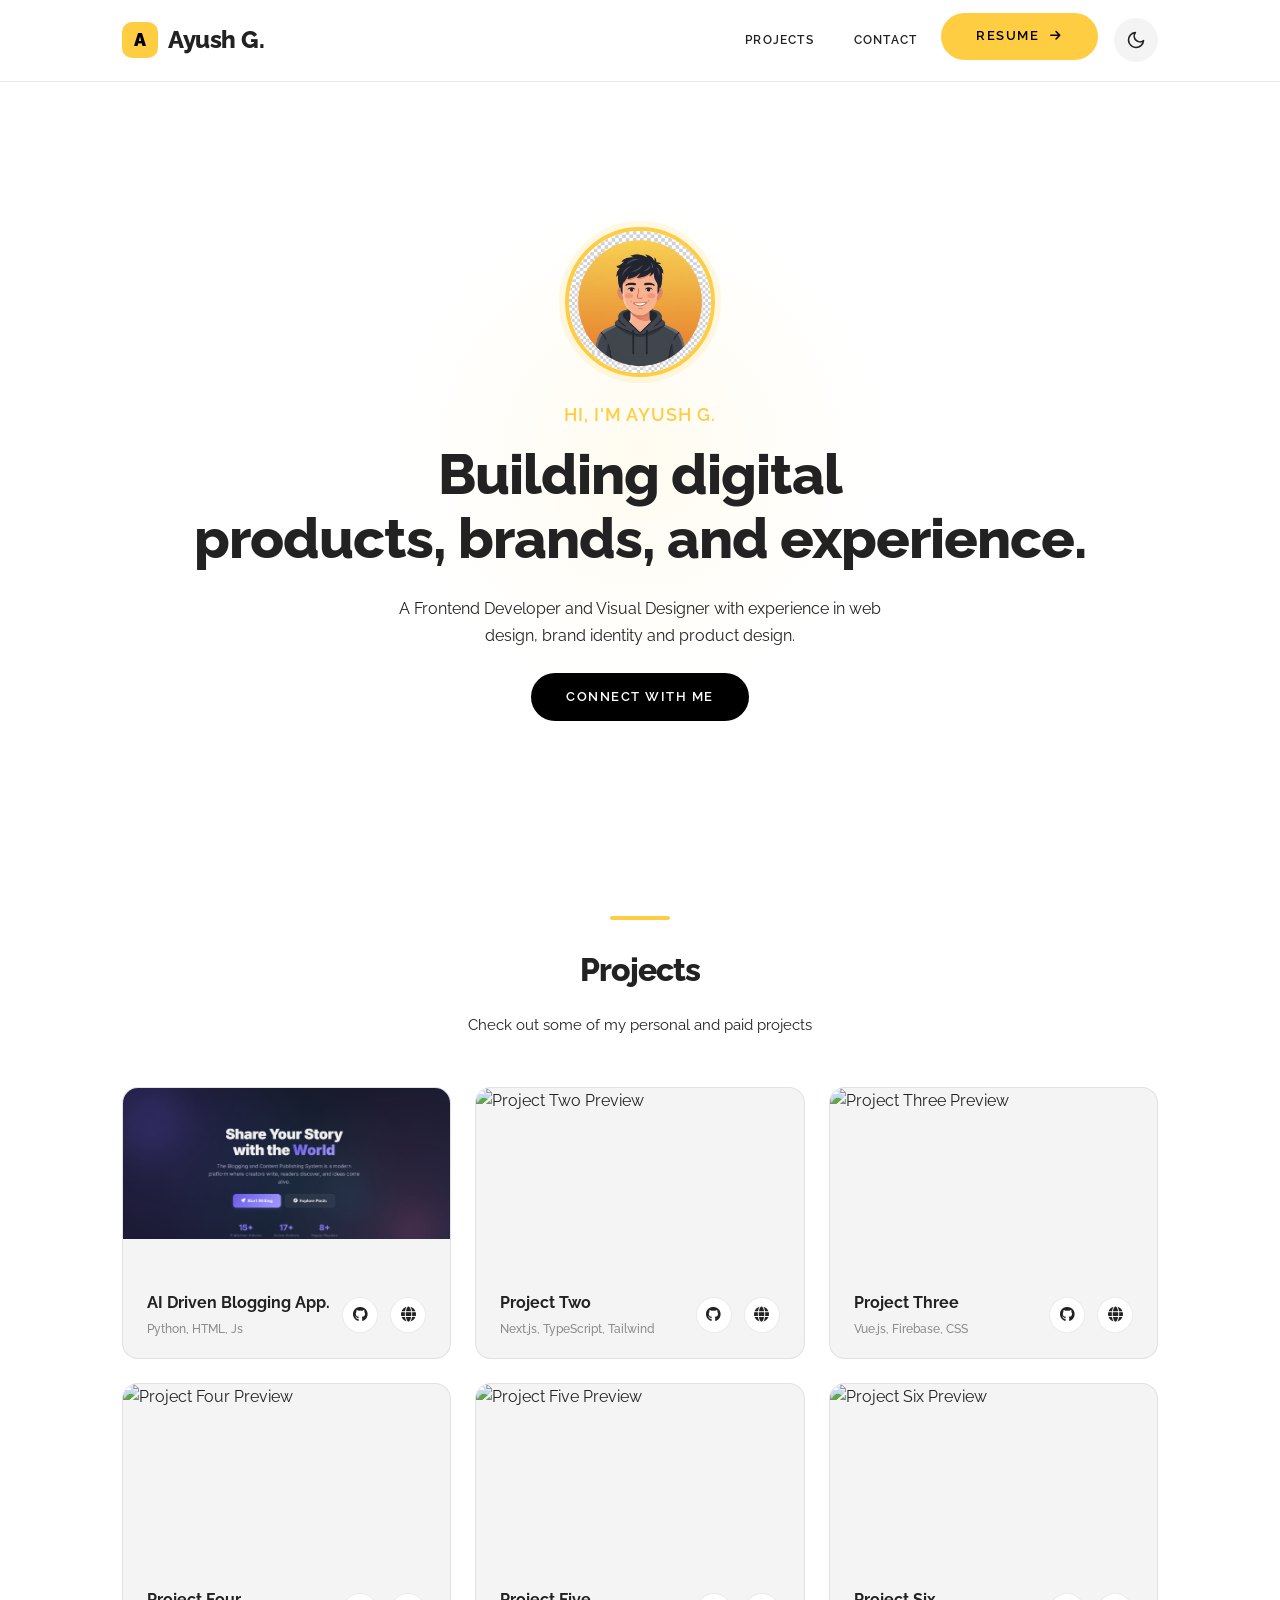
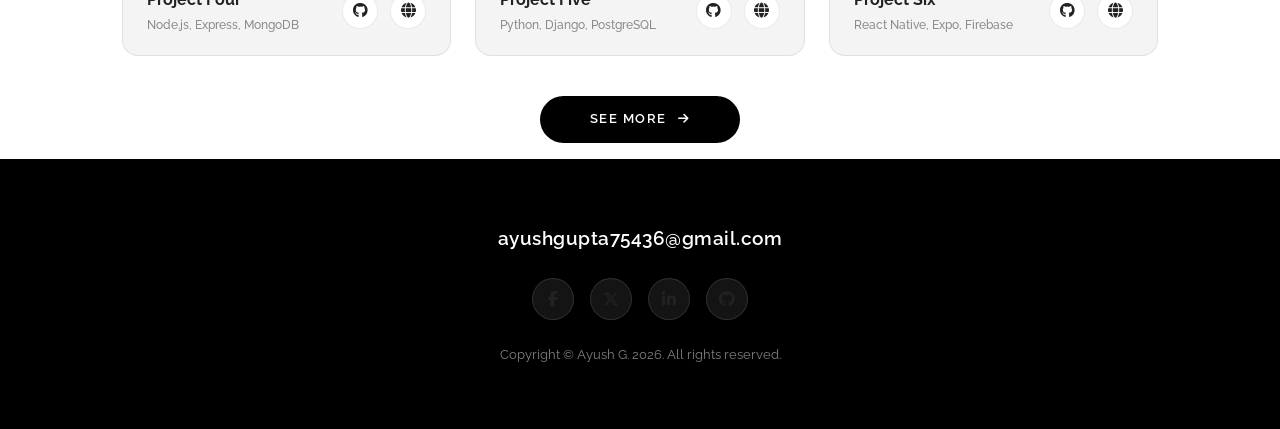
==== index.html @ 766f63ac "Rename main.html to index. html for GitHub Pages" ====
<!DOCTYPE html>
<html lang="en">

<head>
  <meta charset="UTF-8" />
  <meta http-equiv="X-UA-Compatible" content="IE=edge" />
  <meta name="viewport" content="width=device-width, initial-scale=1.0" />

  <!-- Primary Meta Tags -->
  <title>Ayush G. — Frontend Developer & Visual Designer</title>
  <meta name="title" content="Ayush G. — Frontend Developer & Visual Designer" />
  <meta name="description"
    content="A Frontend Developer and Visual Designer with experience in web design, brand identity and product design. Building digital products, brands, and experiences." />

  <!-- Open Graph / Facebook -->
  <meta property="og:type" content="website" />
  <meta property="og:url" content="https://your-portfolio.com/" />
  <meta property="og:title" content="Ayush G. — Frontend Developer & Visual Designer" />
  <meta property="og:description"
    content="A Frontend Developer and Visual Designer with experience in web design, brand identity and product design." />

  <!-- Twitter -->
  <meta property="twitter:card" content="summary_large_image" />
  <meta property="twitter:url" content="https://your-portfolio.com/" />
  <meta property="twitter:title" content="Ayush G. — Frontend Developer & Visual Designer" />
  <meta property="twitter:description"
    content="A Frontend Developer and Visual Designer with experience in web design, brand identity and product design." />

  <!-- Font Awesome Icons -->
  <link rel="stylesheet" href="https://cdnjs.cloudflare.com/ajax/libs/font-awesome/6.5.1/css/all.min.css"
    integrity="sha512-DTOQO9RWCH3ppGqcWaEA1BIZOC6xxalwEsw9c2QQeAIftl+Vegovlnee1c9QX4TctnWMn13TZye+giMm8e2LwA=="
    crossorigin="anonymous" referrerpolicy="no-referrer" />

  <!-- Stylesheets -->
  <link rel="stylesheet" href="css/style.css" />
  <link rel="stylesheet" href="css/utilities.css" />
</head>

<body>
  <header id="hero">
    <!-- Navbar -->
    <nav class="navbar" id="navbar">
      <div class="container">
        <!-- Logo -->
        <h1 id="logo">
          <a href="#">
            <span class="logo-icon">A</span>
            Ayush G.
          </a>
        </h1>

        <!-- Navbar links -->
        <ul class="nav-menu" id="nav-menu">
          <li><a class="nav-link" href="#projects">PROJECTS</a></li>
          <li><a class="nav-link" href="#footer">CONTACT</a></li>
          <li>
            <a class="nav-link btn btn-primary" href="resume.html">
              RESUME <i class="fas fa-arrow-right"></i>
            </a>
          </li>

          <!-- Dark Mode Toggle -->
          <div class="theme-switch">
            <input type="checkbox" id="switch" />
            <label class="toggle-icons" for="switch">
              <!-- Moon SVG -->
              <svg class="moon" xmlns="http://www.w3.org/2000/svg" viewBox="0 0 24 24" fill="none" stroke="currentColor"
                stroke-width="2" stroke-linecap="round" stroke-linejoin="round">
                <path d="M21 12.79A9 9 0 1 1 11.21 3 7 7 0 0 0 21 12.79z" />
              </svg>
              <!-- Sun SVG -->
              <svg class="sun" xmlns="http://www.w3.org/2000/svg" viewBox="0 0 24 24" fill="none" stroke="currentColor"
                stroke-width="2" stroke-linecap="round" stroke-linejoin="round">
                <circle cx="12" cy="12" r="5" />
                <line x1="12" y1="1" x2="12" y2="3" />
                <line x1="12" y1="21" x2="12" y2="23" />
                <line x1="4.22" y1="4.22" x2="5.64" y2="5.64" />
                <line x1="18.36" y1="18.36" x2="19.78" y2="19.78" />
                <line x1="1" y1="12" x2="3" y2="12" />
                <line x1="21" y1="12" x2="23" y2="12" />
                <line x1="4.22" y1="19.78" x2="5.64" y2="18.36" />
                <line x1="18.36" y1="5.64" x2="19.78" y2="4.22" />
              </svg>
            </label>
          </div>
        </ul>

        <!-- Hamburger menu -->
        <div class="hamburger" id="hamburger">
          <span class="bar"></span>
          <span class="bar"></span>
          <span class="bar"></span>
        </div>
      </div>
    </nav>

    <!-- Mobile overlay -->
    <div class="nav-overlay" id="nav-overlay"></div>

    <!-- Hero Content -->
    <section class="header-container">
      <img class="profile-image" src="assets/profile-image.png" alt="Franklin — Developer Profile Photo" />
      <h1>Hi, I'm Ayush G.</h1>

      <div class="content-text">
        <h2>Building digital</h2>
        <h2>products, brands, and experience.</h2>

        <p>
          A Frontend Developer and Visual Designer with experience in web
          design, brand identity and product design.
        </p>
      </div>

      <a href="#footer" class="btn btn-secondary">
        Connect With Me
      </a>
    </section>
  </header>

  <!-- Projects Section -->
  <section id="projects" class="project-container container">
    <div class="division"></div>
    <div class="content-text">
      <h2>Projects</h2>
      <p>Check out some of my personal and paid projects</p>
    </div>

    <article class="project">
      <!-- Project 1 -->
      <div class="card has-thumbnail" id="project-1">
        <img class="project-thumbnail" src="1.png" alt="AI Driven Blogging App Preview" loading="lazy" />
        <div class="project-info">
          <div class="project-bio">
            <h3>AI Driven Blogging App.</h3>
            <p>Python, HTML, Js</p>
          </div>
          <div class="project-link">
            <a href="https://github.com/ayux08/Blogging-and-content-publishing-system" target="_blank"
              aria-label="GitHub Repository"><i class="fab fa-github"></i></a>
            <a href="https://blogging-and-content-publishing-system-slsd.onrender.com/" target="_blank"
              aria-label="Live Demo"><i class="fas fa-globe"></i></a>
          </div>
        </div>
      </div>

      <!-- Project 2 -->
      <div class="card has-thumbnail" id="project-2">
        <img class="project-thumbnail" src="https://placehold.co/600x340/1a1a2e/ffcd42?text=Will+Update+Soon"
          alt="Project Two Preview" loading="lazy" />
        <div class="project-info">
          <div class="project-bio">
            <h3>Project Two</h3>
            <p>Next.js, TypeScript, Tailwind</p>
          </div>
          <div class="project-link">
            <a href="#" target="_blank" aria-label="GitHub Repository"><i class="fab fa-github"></i></a>
            <a href="#" target="_blank" aria-label="Live Demo"><i class="fas fa-globe"></i></a>
          </div>
        </div>
      </div>

      <!-- Project 3 -->
      <div class="card has-thumbnail" id="project-3">
        <img class="project-thumbnail" src="https://placehold.co/600x340/16213e/ffcd42?text=Will+Update+Soon"
          alt="Project Three Preview" loading="lazy" />
        <div class="project-info">
          <div class="project-bio">
            <h3>Project Three</h3>
            <p>Vue.js, Firebase, CSS</p>
          </div>
          <div class="project-link">
            <a href="#" target="_blank" aria-label="GitHub Repository"><i class="fab fa-github"></i></a>
            <a href="#" target="_blank" aria-label="Live Demo"><i class="fas fa-globe"></i></a>
          </div>
        </div>
      </div>

      <!-- Project 4 -->
      <div class="card has-thumbnail" id="project-4">
        <img class="project-thumbnail" src="https://placehold.co/600x340/0f3460/ffcd42?text=Will+Update+Soon"
          alt="Project Four Preview" loading="lazy" />
        <div class="project-info">
          <div class="project-bio">
            <h3>Project Four</h3>
            <p>Node.js, Express, MongoDB</p>
          </div>
          <div class="project-link">
            <a href="#" target="_blank" aria-label="GitHub Repository"><i class="fab fa-github"></i></a>
            <a href="#" target="_blank" aria-label="Live Demo"><i class="fas fa-globe"></i></a>
          </div>
        </div>
      </div>

      <!-- Project 5 -->
      <div class="card has-thumbnail" id="project-5">
        <img class="project-thumbnail" src="https://placehold.co/600x340/1a1a2e/ffcd42?text=Will+Update+Soon"
          alt="Project Five Preview" loading="lazy" />
        <div class="project-info">
          <div class="project-bio">
            <h3>Project Five</h3>
            <p>Python, Django, PostgreSQL</p>
          </div>
          <div class="project-link">
            <a href="#" target="_blank" aria-label="GitHub Repository"><i class="fab fa-github"></i></a>
            <a href="#" target="_blank" aria-label="Live Demo"><i class="fas fa-globe"></i></a>
          </div>
        </div>
      </div>

      <!-- Project 6 -->
      <div class="card has-thumbnail" id="project-6">
        <img class="project-thumbnail" src="https://placehold.co/600x340/16213e/ffcd42?text=Will+Update+Soon"
          alt="Project Six Preview" loading="lazy" />
        <div class="project-info">
          <div class="project-bio">
            <h3>Project Six</h3>
            <p>React Native, Expo, Firebase</p>
          </div>
          <div class="project-link">
            <a href="#" target="_blank" aria-label="GitHub Repository"><i class="fab fa-github"></i></a>
            <a href="#" target="_blank" aria-label="Live Demo"><i class="fas fa-globe"></i></a>
          </div>
        </div>
      </div>
    </article>

    <a href="#" class="btn btn-secondary" target="_blank">
      See More <i class="fas fa-arrow-right"></i>
    </a>
  </section>

  <!-- Footer -->
  <footer id="footer">
    <div class="container">
      <a href="mailto:ayushgupta785436@gmail.com" class="email-link">ayushgupta75436@gmail.com</a>


      <!-- Social links -->
      <div class="social">
        <a href="#" target="_blank" aria-label="Facebook">
          <i class="fab fa-facebook-f"></i>
        </a>
        <a href="https://x.com/Ayuzh_xo" target="_blank" aria-label="Twitter">
          <i class="fab fa-x-twitter"></i>
        </a>
        <a href="https://www.linkedin.com/in/ayush-gupta-4a7323344?utm_source=share_via&utm_content=profile&utm_medium=member_android"
          target="_blank" aria-label="LinkedIn">
          <i class="fab fa-linkedin-in"></i>
        </a>
        <a href="https://github.com/ayux08" target="_blank" aria-label="GitHub">
          <i class="fab fa-github"></i>
        </a>
      </div>

      <p>Copyright &copy; Ayush G. <span id="year"></span>. All rights reserved.</p>
    </div>
  </footer>

  <script src="js/script.js"></script>
</body>

</html>
---- css/style.css ----
/* ================================================
   Portfolio Template - Main Stylesheet
   ================================================ */

@import url("https://fonts.googleapis.com/css2?family=Raleway:wght@300;400;500;600;700;800;900&display=swap");

/* -------- CSS Variables -------- */
:root {
  /* Colors */
  --primary-color: #ffcd42;
  --secondary-color: #ffd35c;
  --bg-primary: #ffffff;
  --text-color: #222222;
  --text-color-two: #ffffff;
  --bg-secondary: #000000;
  --card-background: #f4f4f4;
  --bg-secondary-two: #111111;
  --border-color: rgba(0, 0, 0, 0.08);
  --shadow: 0 10px 40px rgba(0, 0, 0, 0.2);
  --shadow-card: 0 4px 20px rgba(0, 0, 0, 0.06);

  /* Font Weight */
  --weight-small: 400;
  --weight-semibold: 600;
  --weight-bold: 800;

  /* Max width */
  --width-small: 600px;
  --width-medium: 1100px;
  --width-large: 1300px;
}

[data-theme="dark"] {
  --primary-color: #ffcd42;
  --secondary-color: #ffd35c;
  --bg-primary: #0a0a0a;
  --text-color: #f0f0f0;
  --text-color-two: #222222;
  --bg-secondary: #ffffff;
  --card-background: #151515;
  --bg-secondary-two: #f4f4f4;
  --border-color: rgba(255, 255, 255, 0.08);
  --shadow: 0 2px 10px rgba(95, 95, 95, 0.2);
  --shadow-card: 0 4px 20px rgba(255, 255, 255, 0.03);
}

/* -------- Reset -------- */
*,
*::before,
*::after {
  margin: 0;
  padding: 0;
  box-sizing: border-box;
}

html {
  font-size: 100%;
  scroll-behavior: smooth;
}

ul {
  list-style: none;
}

a {
  text-decoration: none;
  color: var(--text-color);
  transition: color 0.3s ease;
}

body {
  background: var(--bg-primary);
  color: var(--text-color);
  font-family: "Raleway", sans-serif;
  line-height: 1.6;
  transition: background 0.4s ease, color 0.4s ease;
  overflow-x: hidden;
}

img {
  max-width: 100%;
  display: block;
}

/* -------- Navbar -------- */
.navbar {
  position: fixed;
  top: 0;
  left: 0;
  right: 0;
  z-index: 1000;
  background: var(--bg-primary);
  border-bottom: 1px solid var(--border-color);
  backdrop-filter: blur(12px);
  -webkit-backdrop-filter: blur(12px);
  transition: background 0.4s ease, border-color 0.4s ease, box-shadow 0.3s ease;
}

.navbar.scrolled {
  box-shadow: var(--shadow-card);
}

.navbar .container {
  display: flex;
  align-items: center;
  justify-content: space-between;
  padding: 0.8rem 2rem;
}

#logo a {
  display: flex;
  align-items: center;
  font-weight: 800;
  font-size: 1.5rem;
  color: var(--text-color);
  letter-spacing: -0.5px;
}

#logo .logo-icon {
  width: 36px;
  height: 36px;
  background: var(--primary-color);
  border-radius: 10px;
  display: flex;
  align-items: center;
  justify-content: center;
  font-weight: 900;
  font-size: 1.1rem;
  color: #000;
  margin-right: 10px;
  transition: transform 0.3s ease;
}

#logo:hover .logo-icon {
  transform: rotate(-10deg) scale(1.05);
}

.nav-menu {
  display: flex;
  align-items: center;
  gap: 0.5rem;
}

.nav-link {
  display: inline-block;
  padding: 0.5rem 1rem;
  font-size: 0.78rem;
  font-weight: 600;
  text-transform: uppercase;
  letter-spacing: 1.2px;
  color: var(--text-color);
  position: relative;
  transition: color 0.3s ease;
}

.nav-link::after {
  content: "";
  position: absolute;
  bottom: 0;
  left: 50%;
  transform: translateX(-50%);
  width: 0;
  height: 2px;
  background: var(--primary-color);
  transition: width 0.3s ease;
  border-radius: 2px;
}

.nav-link:hover::after {
  width: 60%;
}

.nav-link:hover {
  color: var(--primary-color);
}

/* -------- Theme Toggle -------- */
.theme-switch {
  display: flex;
  align-items: center;
  margin-left: 0.5rem;
}

#switch {
  display: none;
}

.toggle-icons {
  display: flex;
  align-items: center;
  justify-content: center;
  cursor: pointer;
  width: 44px;
  height: 44px;
  border-radius: 50%;
  background: var(--card-background);
  transition: background 0.3s ease, transform 0.3s ease;
  position: relative;
}

.toggle-icons:hover {
  transform: scale(1.1);
  background: var(--primary-color);
}

.toggle-icons .moon,
.toggle-icons .sun {
  width: 20px;
  height: 20px;
  position: absolute;
  transition: opacity 0.3s ease, transform 0.4s ease;
}

.toggle-icons .sun {
  opacity: 0;
  transform: rotate(180deg) scale(0.5);
}

.toggle-icons .moon {
  opacity: 1;
  transform: rotate(0deg) scale(1);
}

[data-theme="dark"] .toggle-icons .sun {
  opacity: 1;
  transform: rotate(0deg) scale(1);
}

[data-theme="dark"] .toggle-icons .moon {
  opacity: 0;
  transform: rotate(-180deg) scale(0.5);
}

/* -------- Hamburger -------- */
.hamburger {
  display: none;
  cursor: pointer;
  z-index: 10001;
}

.hamburger .bar {
  display: block;
  width: 25px;
  height: 3px;
  margin: 4px auto;
  background-color: var(--text-color);
  border-radius: 3px;
  transition: all 0.3s ease;
}

.hamburger.active .bar:nth-child(1) {
  transform: translateY(7px) rotate(45deg);
}

.hamburger.active .bar:nth-child(2) {
  opacity: 0;
}

.hamburger.active .bar:nth-child(3) {
  transform: translateY(-7px) rotate(-45deg);
}

/* -------- Hero Section -------- */
#hero {
  min-height: 100vh;
  display: flex;
  flex-direction: column;
}

.header-container {
  flex: 1;
  display: flex;
  flex-direction: column;
  align-items: center;
  justify-content: center;
  text-align: center;
  padding: 6rem 2rem 3rem;
  position: relative;
}

.header-container::before {
  content: "";
  position: absolute;
  top: 50%;
  left: 50%;
  transform: translate(-50%, -50%);
  width: 500px;
  height: 500px;
  background: radial-gradient(circle, rgba(255, 205, 66, 0.08) 0%, transparent 70%);
  border-radius: 50%;
  pointer-events: none;
  z-index: 0;
}

.profile-image {
  width: 150px;
  height: 150px;
  border-radius: 50%;
  object-fit: cover;
  margin-bottom: 1.5rem;
  border: 4px solid var(--primary-color);
  box-shadow: 0 0 0 6px rgba(255, 205, 66, 0.15);
  position: relative;
  z-index: 1;
  transition: transform 0.4s ease, box-shadow 0.4s ease;
  animation: floatIn 0.8s ease-out;
}

.profile-image:hover {
  transform: scale(1.05) translateY(-4px);
  box-shadow: 0 0 0 8px rgba(255, 205, 66, 0.25), 0 20px 40px rgba(0, 0, 0, 0.15);
}

.header-container > h1 {
  font-size: 1.1rem;
  font-weight: 600;
  color: var(--primary-color);
  letter-spacing: 1px;
  text-transform: uppercase;
  margin-bottom: 0.8rem;
  position: relative;
  z-index: 1;
  animation: fadeUp 0.6s ease-out 0.2s both;
}

.content-text {
  position: relative;
  z-index: 1;
}

.content-text h2 {
  font-size: clamp(2rem, 5vw, 3.5rem);
  font-weight: 800;
  line-height: 1.15;
  letter-spacing: -1px;
  animation: fadeUp 0.6s ease-out 0.4s both;
}

.content-text h2::selection,
.header-container > h1::selection {
  color: #111;
  background: var(--primary-color);
}

.content-text p {
  max-width: 520px;
  margin: 1.5rem auto;
  font-size: 1rem;
  color: var(--text-color);
  opacity: 0.7;
  font-weight: 400;
  line-height: 1.7;
  animation: fadeUp 0.6s ease-out 0.6s both;
}

.header-container > .btn {
  position: relative;
  z-index: 1;
  animation: fadeUp 0.6s ease-out 0.8s both;
}

/* -------- Divider -------- */
.division {
  width: 60px;
  height: 4px;
  background: var(--primary-color);
  border-radius: 4px;
  margin: 0 auto 2rem;
}

/* -------- Projects Section -------- */
.project-container {
  padding: 5rem 2rem;
}

.project-container > .content-text {
  text-align: center;
  margin-bottom: 3rem;
}

.project-container > .content-text h2 {
  font-size: 2rem;
  font-weight: 800;
  margin-bottom: 0.5rem;
}

.project-container > .content-text p {
  opacity: 0.6;
  font-size: 0.95rem;
}

.project {
  display: grid;
  grid-template-columns: repeat(auto-fill, minmax(300px, 1fr));
  gap: 1.5rem;
  margin-bottom: 2.5rem;
}

.card {
  background: var(--card-background);
  border-radius: 16px;
  overflow: hidden;
  border: 1px solid var(--border-color);
  transition: transform 0.35s ease, box-shadow 0.35s ease, border-color 0.35s ease;
  cursor: pointer;
  position: relative;
}

.card::before {
  content: "";
  display: block;
  padding-top: 56%;
  background: linear-gradient(135deg, rgba(255, 205, 66, 0.12) 0%, rgba(255, 205, 66, 0.03) 100%);
  position: relative;
}

.card::after {
  content: "";
  position: absolute;
  top: 0;
  left: 0;
  right: 0;
  height: 56%;
  background-image:
    radial-gradient(circle at 20% 50%, rgba(255, 205, 66, 0.08) 0%, transparent 50%),
    radial-gradient(circle at 80% 50%, rgba(255, 205, 66, 0.05) 0%, transparent 50%);
  pointer-events: none;
  transition: opacity 0.3s ease;
}

.card:hover {
  transform: translateY(-6px);
  box-shadow: 0 12px 40px rgba(255, 205, 66, 0.12), 0 4px 16px rgba(0, 0, 0, 0.08);
  border-color: rgba(255, 205, 66, 0.3);
}

.card:hover::after {
  opacity: 0.6;
}

.project-info {
  padding: 1.2rem 1.5rem;
  display: flex;
  align-items: center;
  justify-content: space-between;
}

.project-bio h3 {
  font-size: 1rem;
  font-weight: 700;
  margin-bottom: 0.2rem;
}

.project-bio p {
  font-size: 0.78rem;
  opacity: 0.5;
  font-weight: 500;
}

.project-link {
  display: flex;
  gap: 0.75rem;
}

.project-link a {
  display: flex;
  align-items: center;
  justify-content: center;
  width: 36px;
  height: 36px;
  border-radius: 50%;
  background: var(--bg-primary);
  border: 1px solid var(--border-color);
  color: var(--text-color);
  font-size: 0.95rem;
  transition: all 0.3s ease;
}

.project-link a:hover {
  background: var(--primary-color);
  color: #000;
  border-color: var(--primary-color);
  transform: translateY(-2px);
}

/* -------- Project Thumbnail -------- */
.project-thumbnail {
  position: absolute;
  top: 0;
  left: 0;
  width: 100%;
  height: 56%;
  object-fit: cover;
  object-position: top center;
  z-index: 1;
  transition: transform 0.5s ease;
}

.card.has-thumbnail:hover .project-thumbnail {
  transform: scale(1.03);
}

.card.has-thumbnail::before {
  background: transparent;
}

.card.has-thumbnail::after {
  display: none;
}

.project-container > .btn {
  display: block;
  text-align: center;
  max-width: 200px;
  margin: 0 auto;
}

/* -------- Footer -------- */
#footer {
  background: var(--bg-secondary);
  padding: 3rem 0;
  transition: background 0.4s ease;
}

#footer .container {
  display: flex;
  flex-direction: column;
  align-items: center;
  text-align: center;
  gap: 1.5rem;
}

#footer a.email-link {
  color: var(--text-color-two);
  font-size: 1.2rem;
  font-weight: 600;
  letter-spacing: 0.5px;
  transition: color 0.3s ease;
}

#footer a.email-link:hover {
  color: var(--primary-color);
}

.social {
  display: flex;
  gap: 1rem;
}

.social a {
  display: flex;
  align-items: center;
  justify-content: center;
  width: 42px;
  height: 42px;
  border-radius: 50%;
  background: rgba(255, 255, 255, 0.08);
  border: 1px solid rgba(255, 255, 255, 0.12);
  transition: all 0.3s ease;
}

.social a:hover {
  background: var(--primary-color);
  border-color: var(--primary-color);
  transform: translateY(-3px);
}

.social a img,
.social a svg {
  width: 18px;
  height: 18px;
  filter: brightness(0) invert(1);
  transition: filter 0.3s ease;
}

.social a:hover img,
.social a:hover svg {
  filter: brightness(0);
}

#footer p {
  color: var(--text-color-two);
  opacity: 0.5;
  font-size: 0.82rem;
  font-weight: 400;
}

/* -------- Animations -------- */
@keyframes floatIn {
  from {
    opacity: 0;
    transform: translateY(20px) scale(0.9);
  }
  to {
    opacity: 1;
    transform: translateY(0) scale(1);
  }
}

@keyframes fadeUp {
  from {
    opacity: 0;
    transform: translateY(20px);
  }
  to {
    opacity: 1;
    transform: translateY(0);
  }
}

/* Scroll reveal for project cards */
.card {
  opacity: 0;
  transform: translateY(30px);
  transition: opacity 0.6s ease, transform 0.6s ease, box-shadow 0.35s ease, border-color 0.35s ease;
}

.card.revealed {
  opacity: 1;
  transform: translateY(0);
}

/* -------- Responsive -------- */
@media (max-width: 768px) {
  .nav-menu {
    position: fixed;
    top: 0;
    right: -100%;
    width: 70%;
    max-width: 320px;
    height: 100vh;
    flex-direction: column;
    background: var(--bg-primary);
    border-left: 1px solid var(--border-color);
    padding: 5rem 2rem 2rem;
    gap: 0.5rem;
    transition: right 0.4s cubic-bezier(0.4, 0, 0.2, 1);
    box-shadow: -10px 0 30px rgba(0, 0, 0, 0.1);
    z-index: 10000;
  }

  .nav-menu.active {
    right: 0;
  }

  .hamburger {
    display: block;
  }

  .nav-link {
    font-size: 0.9rem;
    padding: 0.8rem 0;
    width: 100%;
  }

  .nav-link::after {
    bottom: -2px;
    left: 0;
    transform: none;
  }

  .nav-link:hover::after {
    width: 40px;
  }

  .theme-switch {
    margin-left: 0;
    margin-top: 1rem;
  }

  .header-container {
    padding: 5.5rem 1.5rem 2rem;
  }

  .content-text h2 {
    font-size: 2rem;
  }

  .profile-image {
    width: 120px;
    height: 120px;
  }

  .project {
    grid-template-columns: 1fr;
  }

  .project-container {
    padding: 3rem 1.5rem;
  }
}

@media (max-width: 480px) {
  .content-text h2 {
    font-size: 1.7rem;
  }

  .content-text p {
    font-size: 0.9rem;
  }

  #footer a.email-link {
    font-size: 0.95rem;
  }
}
---- css/utilities.css ----
/* ================================================
   Portfolio Template - Utilities
   ================================================ */

/* -------- Container -------- */
.container {
  max-width: var(--width-medium);
  margin: 0 auto;
  padding: 1rem 2rem;
}

/* -------- Text Selection -------- */
h1::selection,
h2::selection {
  color: #111;
  background: var(--primary-color);
}

::selection {
  background: rgba(255, 205, 66, 0.3);
}

/* -------- Buttons -------- */
.btn {
  display: inline-block;
  padding: 0.85rem 2.2rem;
  border-radius: 30px;
  text-transform: uppercase;
  font-size: 0.8rem;
  font-weight: 600;
  letter-spacing: 1.5px;
  cursor: pointer;
  border: none;
  outline: none;
  transition: all 0.35s cubic-bezier(0.4, 0, 0.2, 1);
  position: relative;
  overflow: hidden;
}

.btn::before {
  content: "";
  position: absolute;
  top: 50%;
  left: 50%;
  width: 0;
  height: 0;
  background: rgba(255, 255, 255, 0.15);
  border-radius: 50%;
  transform: translate(-50%, -50%);
  transition: width 0.5s ease, height 0.5s ease;
}

.btn:hover::before {
  width: 300px;
  height: 300px;
}

.btn-primary {
  background: var(--primary-color);
  color: #000000;
}

.btn-primary:hover {
  background: var(--secondary-color);
  transform: translateY(-2px);
  box-shadow: 0 6px 20px rgba(255, 205, 66, 0.35);
}

.btn-secondary {
  background-color: var(--bg-secondary);
  color: var(--bg-primary);
}

.btn-secondary:hover {
  transform: translateY(-2px);
  box-shadow: 0 6px 20px rgba(0, 0, 0, 0.2);
}

[data-theme="dark"] .btn-secondary:hover {
  box-shadow: 0 6px 20px rgba(255, 255, 255, 0.1);
}

.btn i {
  margin-left: 0.4rem;
  font-size: 0.75rem;
  transition: transform 0.3s ease;
}

.btn:hover i {
  transform: translateX(4px);
}

/* -------- Scrollbar -------- */
::-webkit-scrollbar {
  width: 8px;
}

::-webkit-scrollbar-track {
  background: var(--bg-primary);
}

::-webkit-scrollbar-thumb {
  background: var(--primary-color);
  border-radius: 10px;
}

::-webkit-scrollbar-thumb:hover {
  background: var(--secondary-color);
}

/* -------- Overlay for mobile menu -------- */
.nav-overlay {
  position: fixed;
  top: 0;
  left: 0;
  width: 100%;
  height: 100%;
  background: rgba(0, 0, 0, 0.4);
  backdrop-filter: blur(4px);
  -webkit-backdrop-filter: blur(4px);
  z-index: 9999;
  opacity: 0;
  visibility: hidden;
  transition: opacity 0.3s ease, visibility 0.3s ease;
}

.nav-overlay.active {
  opacity: 1;
  visibility: visible;
}
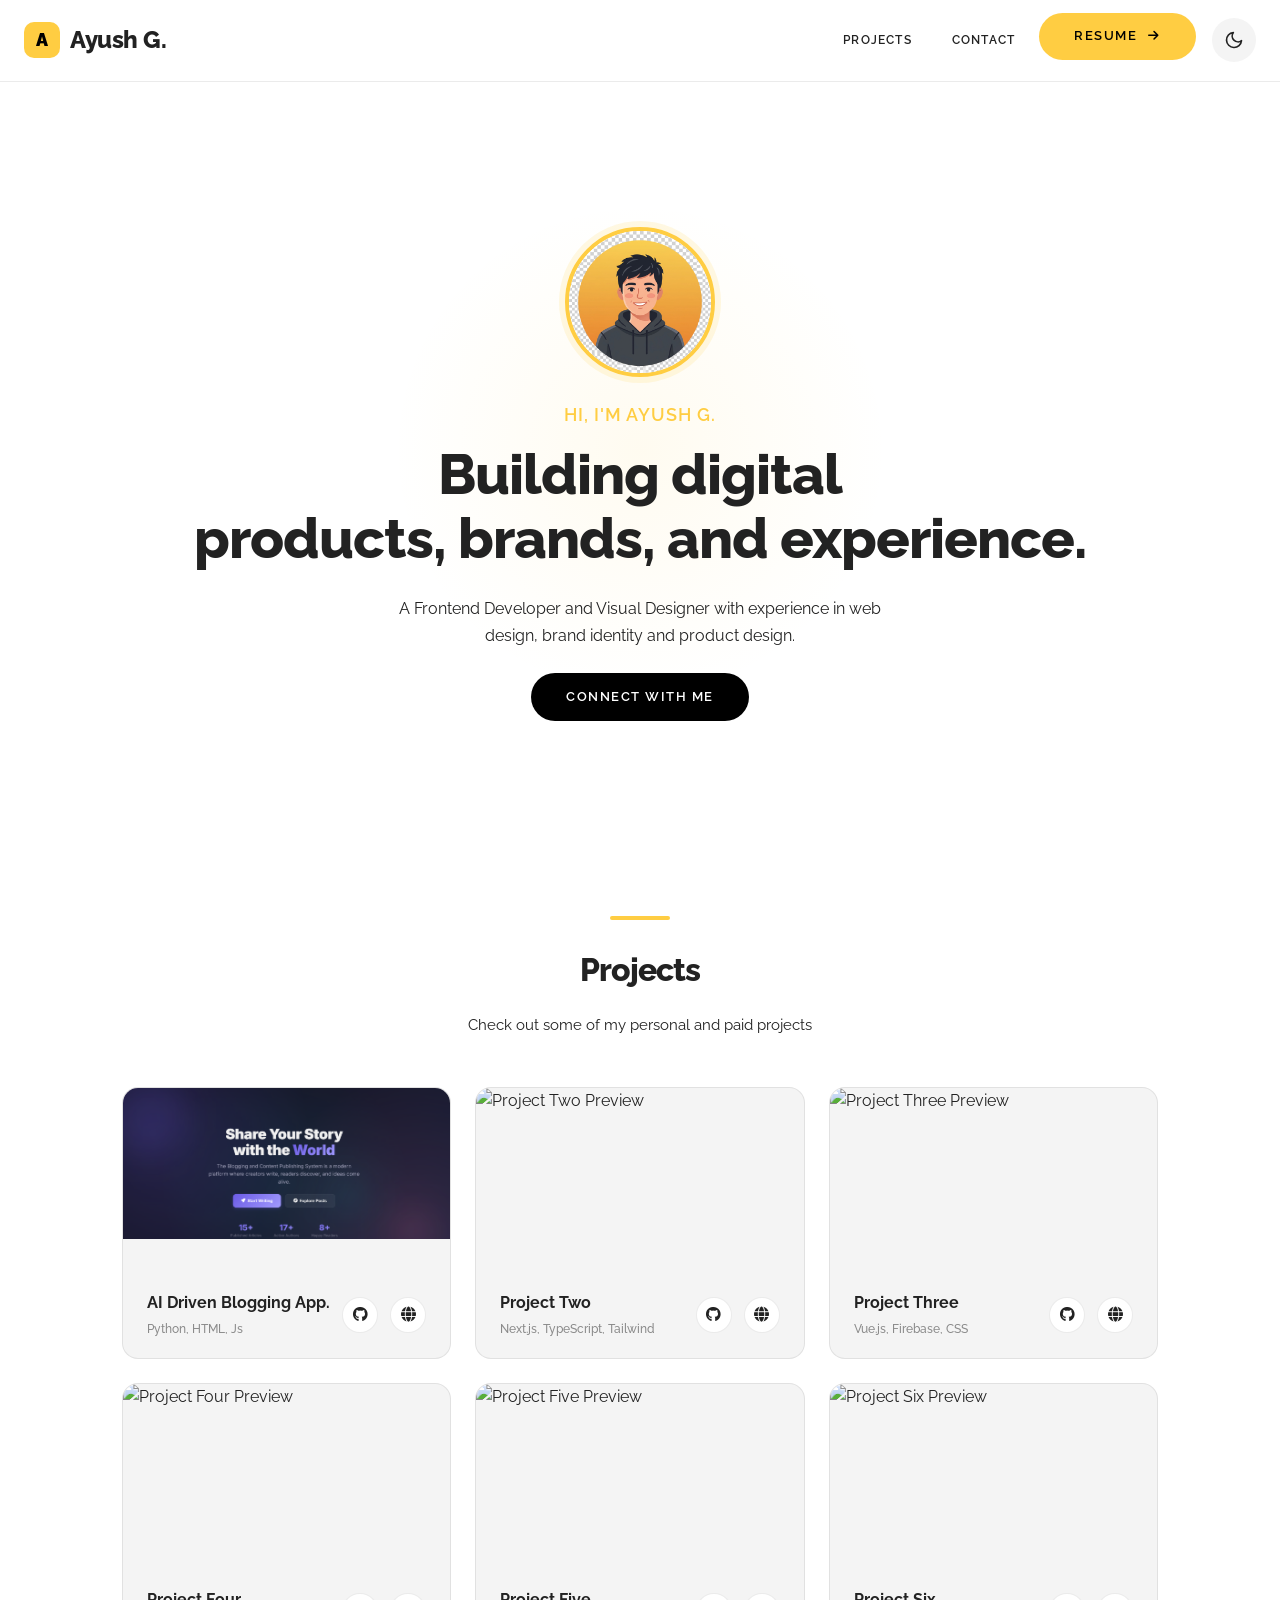
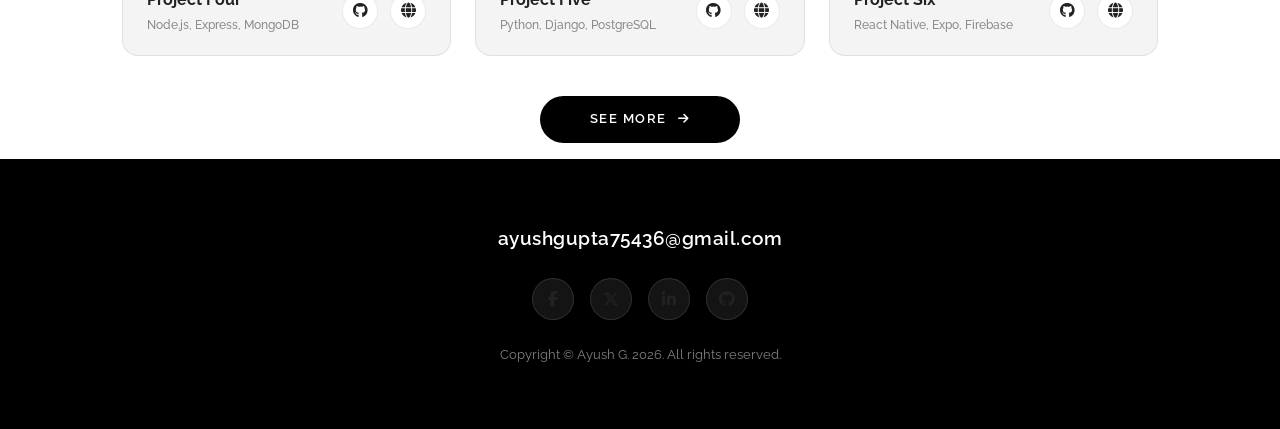
==== commit bdbdc0cc: "Changed some colour combination" ====
--- a/index.html
+++ b/index.html
@@ -94,8 +94,6 @@
       </div>
     </nav>
 
-    <!-- Mobile overlay -->
-    <div class="nav-overlay" id="nav-overlay"></div>
 
     <!-- Hero Content -->
     <section class="header-container">
@@ -117,6 +115,9 @@
       </a>
     </section>
   </header>
+
+  <!-- Mobile overlay -->
+  <div class="nav-overlay" id="nav-overlay"></div>
 
   <!-- Projects Section -->
   <section id="projects" class="project-container container">
@@ -162,7 +163,7 @@
 
       <!-- Project 3 -->
       <div class="card has-thumbnail" id="project-3">
-        <img class="project-thumbnail" src="https://placehold.co/600x340/16213e/ffcd42?text=Will+Update+Soon"
+        <img class="project-thumbnail" src="https://placehold.co/600x340/1a1a2e/ffcd42?text=Will+Update+Soon"
           alt="Project Three Preview" loading="lazy" />
         <div class="project-info">
           <div class="project-bio">
@@ -178,7 +179,7 @@
 
       <!-- Project 4 -->
       <div class="card has-thumbnail" id="project-4">
-        <img class="project-thumbnail" src="https://placehold.co/600x340/0f3460/ffcd42?text=Will+Update+Soon"
+        <img class="project-thumbnail" src="https://placehold.co/600x340/1a1a2e/ffcd42?text=Will+Update+Soon"
           alt="Project Four Preview" loading="lazy" />
         <div class="project-info">
           <div class="project-bio">
@@ -210,7 +211,7 @@
 
       <!-- Project 6 -->
       <div class="card has-thumbnail" id="project-6">
-        <img class="project-thumbnail" src="https://placehold.co/600x340/16213e/ffcd42?text=Will+Update+Soon"
+        <img class="project-thumbnail" src="https://placehold.co/600x340/1a1a2e/ffcd42?text=Will+Update+Soon"
           alt="Project Six Preview" loading="lazy" />
         <div class="project-info">
           <div class="project-bio">
--- a/css/style.css
+++ b/css/style.css
@@ -56,6 +56,7 @@
 html {
   font-size: 100%;
   scroll-behavior: smooth;
+  overflow-x: hidden;
 }
 
 ul {
@@ -88,7 +89,7 @@
   top: 0;
   left: 0;
   right: 0;
-  z-index: 1000;
+  z-index: 10001;
   background: var(--bg-primary);
   border-bottom: 1px solid var(--border-color);
   backdrop-filter: blur(12px);
@@ -104,7 +105,8 @@
   display: flex;
   align-items: center;
   justify-content: space-between;
-  padding: 0.8rem 2rem;
+  padding: 0.8rem 1.5rem;
+  max-width: 100%;
 }
 
 #logo a {
@@ -625,32 +627,40 @@
   .nav-menu {
     position: fixed;
     top: 0;
-    right: -100%;
+    right: 0;
     width: 70%;
     max-width: 320px;
     height: 100vh;
+    height: 100dvh;
     flex-direction: column;
     background: var(--bg-primary);
     border-left: 1px solid var(--border-color);
     padding: 5rem 2rem 2rem;
     gap: 0.5rem;
-    transition: right 0.4s cubic-bezier(0.4, 0, 0.2, 1);
+    transform: translateX(100%);
+    transition: transform 0.4s cubic-bezier(0.4, 0, 0.2, 1);
     box-shadow: -10px 0 30px rgba(0, 0, 0, 0.1);
-    z-index: 10000;
+    z-index: 10002;
+    overflow-y: auto;
+    -webkit-overflow-scrolling: touch;
   }
 
   .nav-menu.active {
-    right: 0;
+    transform: translateX(0);
   }
 
   .hamburger {
     display: block;
+    z-index: 10003;
   }
 
   .nav-link {
     font-size: 0.9rem;
     padding: 0.8rem 0;
     width: 100%;
+    min-height: 44px;
+    display: flex;
+    align-items: center;
   }
 
   .nav-link::after {
@@ -670,6 +680,8 @@
 
   .header-container {
     padding: 5.5rem 1.5rem 2rem;
+    min-height: calc(100vh - 60px);
+    min-height: calc(100dvh - 60px);
   }
 
   .content-text h2 {
@@ -688,18 +700,94 @@
   .project-container {
     padding: 3rem 1.5rem;
   }
+
+  .card {
+    border-radius: 12px;
+  }
+
+  .project-info {
+    padding: 1rem 1.2rem;
+  }
+
+  .project-link a {
+    width: 40px;
+    height: 40px;
+  }
+
+  #footer .container {
+    padding: 0 1.5rem;
+  }
+
+  .social a {
+    width: 44px;
+    height: 44px;
+  }
 }
 
 @media (max-width: 480px) {
+  .header-container {
+    padding: 5rem 1rem 1.5rem;
+  }
+
   .content-text h2 {
-    font-size: 1.7rem;
+    font-size: 1.6rem;
+    letter-spacing: -0.5px;
   }
 
   .content-text p {
+    font-size: 0.88rem;
+    margin: 1rem auto;
+  }
+
+  .profile-image {
+    width: 100px;
+    height: 100px;
+  }
+
+  .project-container {
+    padding: 2.5rem 1rem;
+  }
+
+  .project-container > .content-text h2 {
+    font-size: 1.5rem;
+  }
+
+  #footer a.email-link {
     font-size: 0.9rem;
-  }
-
-  #footer a.email-link {
-    font-size: 0.95rem;
-  }
-}
+    word-break: break-all;
+  }
+
+  #footer {
+    padding: 2rem 0;
+  }
+
+  .btn {
+    padding: 0.75rem 1.8rem;
+    font-size: 0.75rem;
+  }
+}
+
+@media (max-width: 360px) {
+  .navbar .container {
+    padding: 0.8rem 1rem;
+  }
+
+  #logo a {
+    font-size: 1.2rem;
+  }
+
+  #logo .logo-icon {
+    width: 30px;
+    height: 30px;
+    font-size: 0.9rem;
+  }
+
+  .content-text h2 {
+    font-size: 1.4rem;
+  }
+
+  .profile-image {
+    width: 90px;
+    height: 90px;
+  }
+}
--- a/css/utilities.css
+++ b/css/utilities.css
@@ -115,10 +115,9 @@
   left: 0;
   width: 100%;
   height: 100%;
-  background: rgba(0, 0, 0, 0.4);
-  backdrop-filter: blur(4px);
-  -webkit-backdrop-filter: blur(4px);
-  z-index: 9999;
+  background: transparent;
+  z-index: 10000;
+  pointer-events: none;
   opacity: 0;
   visibility: hidden;
   transition: opacity 0.3s ease, visibility 0.3s ease;
@@ -127,4 +126,21 @@
 .nav-overlay.active {
   opacity: 1;
   visibility: visible;
+  pointer-events: auto;
 }
+
+/* Blur only page content when mobile menu is open */
+@media (max-width: 768px) {
+  body.menu-open .header-container,
+  body.menu-open .project-container,
+  body.menu-open #footer {
+    filter: blur(6px);
+    -webkit-filter: blur(6px);
+    transition: filter 0.3s ease, -webkit-filter 0.3s ease;
+  }
+
+  body.menu-open .navbar {
+    backdrop-filter: none;
+    -webkit-backdrop-filter: none;
+  }
+}
